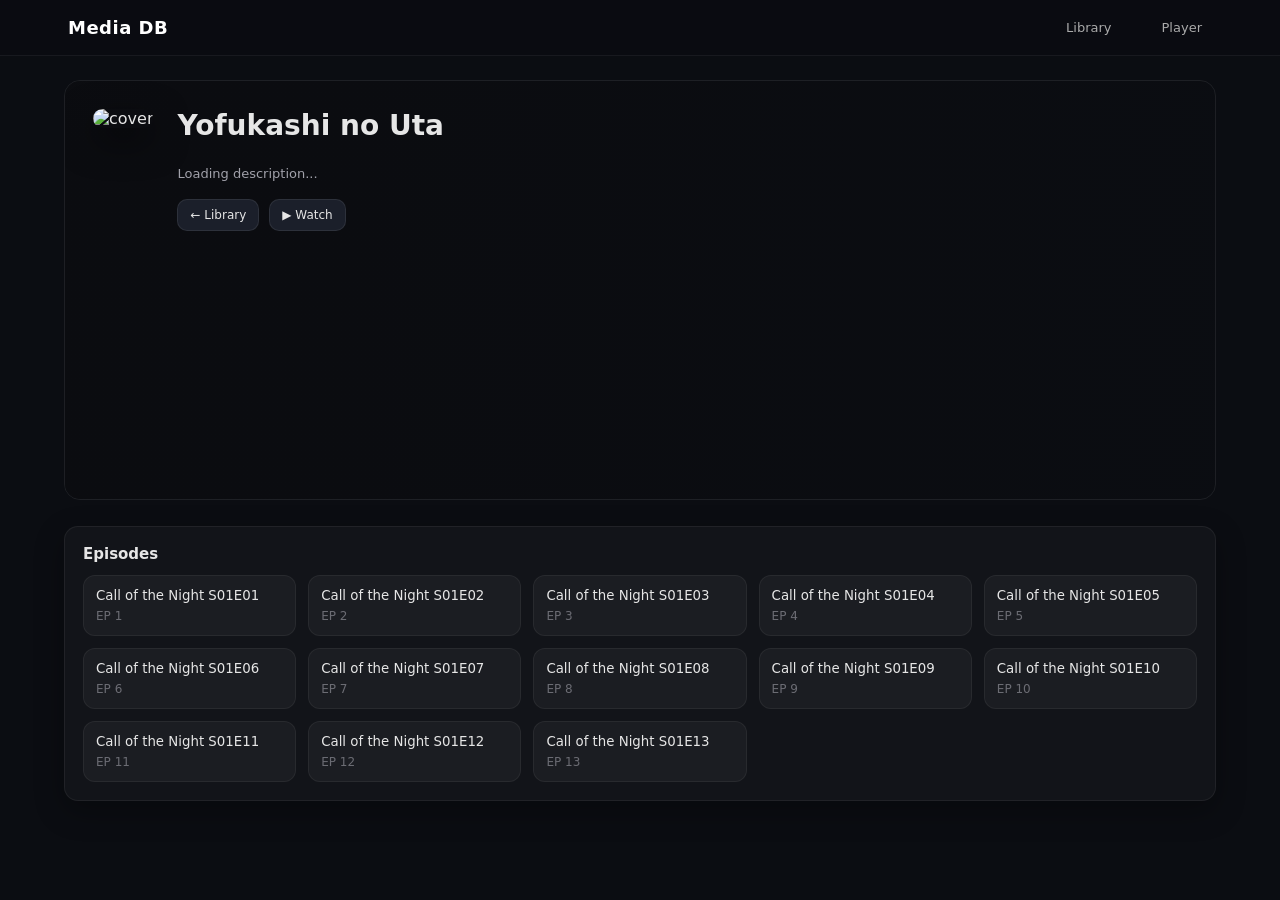
==== season1.html @ 08ae18ca "everything fix" ====
<!DOCTYPE html>
<html lang="en">
<head>
    <meta charset="UTF-8">
    <meta name="viewport" content="width=device-width, initial-scale=1.0">
    <title>Season Overview</title>
    <link rel="stylesheet" href="css/styles.css">
</head>
<body>

<header class="site-header">
    <div class="container">
        <a class="logo" href="index.html">Media DB</a>
        <nav class="top-nav">
            <a href="index.html">Library</a>
            <a href="call-of-the-night.html">Player</a>
        </nav>
    </div>
</header>

<main class="content">

    <!-- HERO -->
    <section class="anime-hero">
        <div class="anime-backdrop">
            <img id="animeBanner" src="" alt="banner">
        </div>

        <div class="anime-hero-inner">

            <div class="anime-poster">
                <img id="animeCover" src="" alt="cover">
            </div>

            <div class="anime-info">
                <h1 id="animeTitle">Loading...</h1>

                <div class="anime-meta" id="animeMeta"></div>

                <div class="anime-genres" id="animeGenres"></div>

                <p id="animeDescription">Loading description...</p>

                <div class="anime-actions">
                    <a href="index.html">← Library</a>
                    <a id="playerLink" href="#">▶ Watch</a>
                </div>
            </div>

        </div>
    </section>

    <!-- EPISODES -->
    <section class="panel">
        <h3>Episodes</h3>
        <div id="episodeList" class="episode-grid"></div>
    </section>

</main>

<script src="js/series-db.js"></script>
<script src="js/anilist.js"></script>

<script>
function getSeriesId() {
    const u = new URL(window.location.href);
    return u.searchParams.get('id') || null;
}

const seriesId = getSeriesId() || 'call-of-the-night';
const series = getSeriesById(seriesId);

if (!series) throw new Error("Series not found: " + seriesId);

/* =========================
   ELEMENTS
========================= */
const coverEl = document.getElementById("animeCover");
const bannerEl = document.getElementById("animeBanner");
const titleEl = document.getElementById("animeTitle");
const metaEl = document.getElementById("animeMeta");
const genresEl = document.getElementById("animeGenres");
const descEl = document.getElementById("animeDescription");
const playerLink = document.getElementById("playerLink");
const episodeList = document.getElementById("episodeList");

/* =========================
   BASE DATA (LOCAL FIRST)
========================= */
titleEl.textContent = series.title;
playerLink.href = `${series.playerPage}?id=${series.id}`;

/* =========================
   EPISODES (LOCAL CONTROL)
========================= */
episodeList.innerHTML = series.season.episodes.map((ep, i) => `
    <button class="episode-card" data-index="${i}">
        ${ep}
        <span class="ep-num">EP ${i + 1}</span>
    </button>
`).join('');

/* EVENT DELEGATION (better than querySelectorAll loop) */
    episodeList.addEventListener("click", (e) => {
    const btn = e.target.closest(".episode-card");
    if (!btn) return;

    const idx = btn.dataset.index;

    const recent = JSON.parse(localStorage.getItem("recentlyWatched") || "[]");
    const filtered = recent.filter(r => r.id !== series.id);
    
    filtered.unshift({ id: series.id, ts: Date.now() });
    localStorage.setItem("recentlyWatched", JSON.stringify(filtered.slice(0, 10)));

    window.location.href = `${series.playerPage}?id=${series.id}#ep=${idx}`;
});

/* =========================
   ANILIST ENRICHMENT
========================= */
(async () => {
    try {
        const data = series.anilistId
            ? await AniList.fetchById(series.anilistId)
            : await AniList.fetchByTitle(series.anilistTitle || series.title);
        if (!data) return;

        // COVER
        if (data.coverImage?.large) {
            coverEl.src = data.coverImage.large;
        }

        // BANNER
        bannerEl.src = data.bannerImage || data.coverImage?.large || "";

        // TITLE (smart fallback)
        titleEl.textContent =
            data.title?.english ||
            data.title?.romaji ||
            series.title;

        // DESCRIPTION
        if (data.description) {
            descEl.innerHTML = AniList.cleanDescription(data.description);
        }

        // META (safe build)
        const meta = [
            data.season,
            data.seasonYear,
            data.episodes ? `${data.episodes} eps` : null,
            data.averageScore ? `★ ${data.averageScore / 10}` : null
        ].filter(Boolean);

        metaEl.textContent = meta.join(" • ");

        // GENRES (safe render)
        if (Array.isArray(data.genres)) {
            genresEl.innerHTML = data.genres
                .map(g => `<span>${g}</span>`)
                .join("");
        }

    } catch (err) {
        console.warn("AniList fetch failed:", err);
    }
})();
</script>

</body>
</html>
---- css/styles.css ----
/* =========================
   STREAMING UI THEME
========================= */

:root {
    --bg: #0b0c10;
    --panel: #14161c;
    --panel-2: #1b1f2a;
    --text: #e6e6e6;
    --muted: #a1a1aa;
    --accent: #e50914;
    --border: rgba(255,255,255,0.08);
    --shadow: 0 12px 35px rgba(0,0,0,0.55);
}

/* Reset */
* {
    margin: 0;
    padding: 0;
    box-sizing: border-box;
    font-family: Inter, system-ui, -apple-system, Segoe UI, Roboto, sans-serif;
}

body {
    background: radial-gradient(circle at top, #141622, var(--bg));
    color: var(--text);
}

/* =========================
   HEADER (Netflix-style)
========================= */

.site-header {
    position: sticky;
    top: 0;
    z-index: 100;
    background: rgba(20, 22, 28, 0.85);
    backdrop-filter: blur(12px);
    border-bottom: 1px solid var(--border);
}

.site-header .container {
    display: flex;
    justify-content: space-between;
    align-items: center;
    padding: 14px 28px;
}

.logo {
    font-size: 18px;
    font-weight: 700;
    text-decoration: none;
    color: var(--text);
    letter-spacing: 0.5px;
}

.logo:hover {
    color: var(--accent);
}

.top-nav {
    display: flex;
    gap: 14px;
}

.top-nav a {
    text-decoration: none;
    font-size: 13px;
    color: var(--muted);
    padding: 6px 10px;
    border-radius: 6px;
    transition: 0.2s;
}

.top-nav a:hover {
    background: rgba(255,255,255,0.06);
    color: white;
}

/* =========================
   LAYOUT
========================= */

.content {
    max-width: 1200px;
    margin: 0 auto;
    padding: 26px;
}

/* Panels */
.panel {
    margin-bottom: 26px;
}

.panel h3 {
    font-size: 15px;
    margin-bottom: 12px;
}

/* =========================
   HERO (Index + general)
========================= */

.panel--hero {
    background: linear-gradient(135deg, #1a1d2b, #0f1118);
    border: 1px solid var(--border);
    padding: 26px;
    border-radius: 16px;
    box-shadow: var(--shadow);
}

.panel--hero h2 {
    font-size: 28px;
    margin-bottom: 8px;
}

.panel--hero p {
    color: var(--muted);
    font-size: 14px;
    line-height: 1.5;
}

/* =========================
   GRID (library)
========================= */

.series-grid {
    display: grid;
    grid-template-columns: repeat(auto-fill, minmax(220px, 1fr));
    gap: 16px;
}

/* =========================
   SERIES CARD
========================= */

.series-card {
    background: var(--panel);
    border: 1px solid var(--border);
    border-radius: 14px;
    overflow: hidden;
    box-shadow: var(--shadow);
    transition: 0.25s ease;
    cursor: pointer;
}

.series-card:hover {
    transform: translateY(-6px);
    border-color: rgba(229,9,20,0.35);
}

.cover-image {
    /* Use a consistent poster aspect ratio so images don't appear stretched. */
    aspect-ratio: 2 / 3;
    width: 100%;
    max-height: 320px;
    overflow: hidden;
}

.cover-image img {
    width: 100%;
    height: 100%;
    object-fit: cover;
    transition: transform 0.4s ease;
    transform: scale(1.03);
    transform-origin: center;
}

.series-card:hover .cover-image img {
    transform: scale(1.12);
}

.series-card-content {
    padding: 12px;
}

.series-card-content h3 {
    font-size: 14px;
    margin-bottom: 6px;
}

.series-card-content p {
    font-size: 12px;
    color: var(--muted);
    line-height: 1.4;
    margin-bottom: 10px;
    display: -webkit-box;
    -webkit-line-clamp: 3;
    -webkit-box-orient: vertical;
    overflow: hidden;
}

/* Meta */
.card-meta {
    display: flex;
    justify-content: space-between;
    font-size: 11px;
    color: #c7c7d1;
    margin-bottom: 10px;
}

/* Buttons */
.series-links {
    display: flex;
    gap: 8px;
}

.series-links a {
    flex: 1;
    text-align: center;
    padding: 7px 8px;
    font-size: 11px;
    border-radius: 8px;
    text-decoration: none;
    background: var(--panel-2);
    color: var(--text);
    border: 1px solid var(--border);
}

.series-links a:hover {
    background: var(--accent);
}

/* =========================
   ANIME DETAIL HERO (AniList style)
========================= */

.anime-hero {
    position: relative;
    border-radius: 16px;
    overflow: hidden;
    margin-bottom: 26px;
    min-height: 420px;
    border: 1px solid var(--border);
}

/* background */
.anime-backdrop {
    position: absolute;
    inset: 0;
    z-index: 0;
}

.anime-backdrop img {
    width: 100%;
    height: 100%;
    object-fit: cover;
    filter: blur(20px) brightness(0.35);
    transform: scale(1.15);
}

/* gradient overlay */
.anime-hero::after {
    content: "";
    position: absolute;
    inset: 0;
    background: linear-gradient(
        90deg,
        rgba(11,12,16,0.95) 25%,
        rgba(11,12,16,0.6) 60%,
        rgba(11,12,16,0.2)
    );
}

.anime-hero-inner {
    position: relative;
    z-index: 2;
    display: flex;
    gap: 24px;
    padding: 28px;
    align-items: flex-start;
}

.anime-poster img {
    width: 180px;
    border-radius: 12px;
    box-shadow: var(--shadow);
}

/* text */
.anime-info h1 {
    font-size: 28px;
    margin-bottom: 10px;
}

.anime-meta {
    font-size: 12px;
    color: var(--muted);
    margin-bottom: 10px;
}

/* genres */
.anime-genres {
    display: flex;
    flex-wrap: wrap;
    gap: 6px;
    margin-bottom: 12px;
}

.anime-genres span {
    font-size: 11px;
    padding: 4px 8px;
    border-radius: 999px;
    background: rgba(255,255,255,0.06);
    border: 1px solid var(--border);
}

/* description */
.anime-info p {
    font-size: 13px;
    color: var(--muted);
    line-height: 1.6;
    max-width: 700px;
    margin-bottom: 14px;
}

/* actions */
.anime-actions {
    display: flex;
    gap: 10px;
}

.anime-actions a {
    text-decoration: none;
    font-size: 12px;
    padding: 8px 12px;
    border-radius: 10px;
    background: var(--panel-2);
    border: 1px solid var(--border);
    color: var(--text);
}

.anime-actions a:hover {
    background: var(--accent);
}

/* =========================
   EPISODES
========================= */

.episode-grid {
    display: grid;
    grid-template-columns: repeat(auto-fill, minmax(200px, 1fr));
    gap: 12px;
}

.episode-card {
    background: var(--panel);
    border: 1px solid var(--border);
    border-radius: 12px;
    padding: 14px;
    cursor: pointer;
    transition: 0.2s;
    text-align: left;
    color: var(--text);
}

.episode-card:hover {
    transform: translateY(-4px);
    border-color: rgba(229,9,20,0.4);
}

.ep-num {
    display: block;
    font-size: 11px;
    margin-top: 6px;
    color: var(--muted);
}

/* =========================
   SCROLLBAR
========================= */

::-webkit-scrollbar {
    width: 10px;
}

::-webkit-scrollbar-thumb {
    background: #2a2f3a;
    border-radius: 10px;
}

::-webkit-scrollbar-thumb:hover {
    background: #3a4050;
}

/* =========================
   BASE / RESET
========================= */
* {
    margin: 0;
    padding: 0;
    box-sizing: border-box;
    font-family: system-ui, -apple-system, Segoe UI, Roboto, Arial, sans-serif;
}

body {
    background: #0b0d12;
    color: #e6e6e6;
}

/* =========================
   HEADER
========================= */
.site-header {
    background: rgba(10, 12, 18, 0.9);
    backdrop-filter: blur(10px);
    border-bottom: 1px solid rgba(255,255,255,0.06);
    position: sticky;
    top: 0;
    z-index: 50;
}

.container {
    max-width: 1200px;
    margin: 0 auto;
    padding: 14px 20px;
    display: flex;
    justify-content: space-between;
    align-items: center;
}

.logo {
    color: white;
    text-decoration: none;
    font-weight: 700;
    letter-spacing: 0.5px;
}

.top-nav a {
    color: #aaa;
    margin-left: 16px;
    text-decoration: none;
    transition: 0.2s;
}

.top-nav a:hover {
    color: white;
}

/* =========================
   PAGE LAYOUT
========================= */
.content {
    max-width: 1200px;
    margin: 0 auto;
    padding: 24px;
}

/* =========================
   PANEL (CARD STYLE)
========================= */
.panel {
    background: rgba(255,255,255,0.03);
    border: 1px solid rgba(255,255,255,0.06);
    border-radius: 14px;
    padding: 18px;
    margin-bottom: 20px;
    box-shadow: 0 10px 30px rgba(0,0,0,0.3);
}

.panel h2, .panel h3 {
    margin-bottom: 12px;
}

/* =========================
   PLAYER PANEL
========================= */
.player-panel {
    display: flex;
    flex-direction: column;
    gap: 14px;
}

/* VIDEO */
video {
    width: 100%;
    max-height: 70vh;
    border-radius: 12px;
    background: black;
    outline: none;
    box-shadow: 0 10px 40px rgba(0,0,0,0.5);
}

/* =========================
   FALLBACK
========================= */
#playerFallback {
    background: rgba(255, 80, 80, 0.1);
    border: 1px solid rgba(255, 80, 80, 0.3);
    padding: 10px 12px;
    border-radius: 10px;
    font-size: 14px;
}

#playerFallback a {
    color: #ff6b6b;
    margin-left: 8px;
}

/* =========================
   CONTROLS
========================= */
.controls {
    display: flex;
    gap: 10px;
}

button {
    background: rgba(255,255,255,0.06);
    color: white;
    border: 1px solid rgba(255,255,255,0.08);
    padding: 10px 14px;
    border-radius: 10px;
    cursor: pointer;
    transition: 0.2s;
}

button:hover {
    background: rgba(255,255,255,0.12);
    transform: translateY(-1px);
}

/* =========================
   EPISODE GRID
========================= */
.episode-grid {
    display: grid;
    grid-template-columns: repeat(auto-fill, minmax(180px, 1fr));
    gap: 12px;
}

/* EPISODE CARD */
.episode-card {
    background: rgba(255,255,255,0.04);
    border: 1px solid rgba(255,255,255,0.06);
    border-radius: 12px;
    padding: 12px;
    text-align: left;
    cursor: pointer;
    transition: 0.2s;
    position: relative;
    overflow: hidden;
}

.episode-card:hover {
    background: rgba(255,255,255,0.08);
    transform: scale(1.02);
}

/* ACTIVE EPISODE */
.episode-card.active {
    border-color: #6c5ce7;
    background: rgba(108, 92, 231, 0.2);
}

/* EP NUMBER */
.ep-num {
    display: block;
    font-size: 12px;
    opacity: 0.6;
    margin-top: 6px;
}

/* =========================
   HERO STYLE (optional reuse)
========================= */
.hero {
    position: relative;
    border-radius: 14px;
    overflow: hidden;
    margin-bottom: 20px;
}

.hero-bg img {
    width: 100%;
    height: 260px;
    object-fit: cover;
    filter: brightness(0.4);
}

.hero-info {
    position: absolute;
    bottom: 0;
    padding: 20px;
    background: linear-gradient(to top, rgba(0,0,0,0.8), transparent);
}

/* =========================
   LANGUAGE SELECT
========================= */
.language-switcher {
    display: flex;
    align-items: center;
    gap: 10px;
}

select {
    background: rgba(255,255,255,0.06);
    color: white;
    border: 1px solid rgba(255,255,255,0.1);
    padding: 8px 10px;
    border-radius: 8px;
}

/* =========================
   SCROLLBAR (optional polish)
========================= */
::-webkit-scrollbar {
    width: 8px;
}

::-webkit-scrollbar-thumb {
    background: rgba(255,255,255,0.1);
    border-radius: 10px;
}

::-webkit-scrollbar-thumb:hover {
    background: rgba(255,255,255,0.2);
}
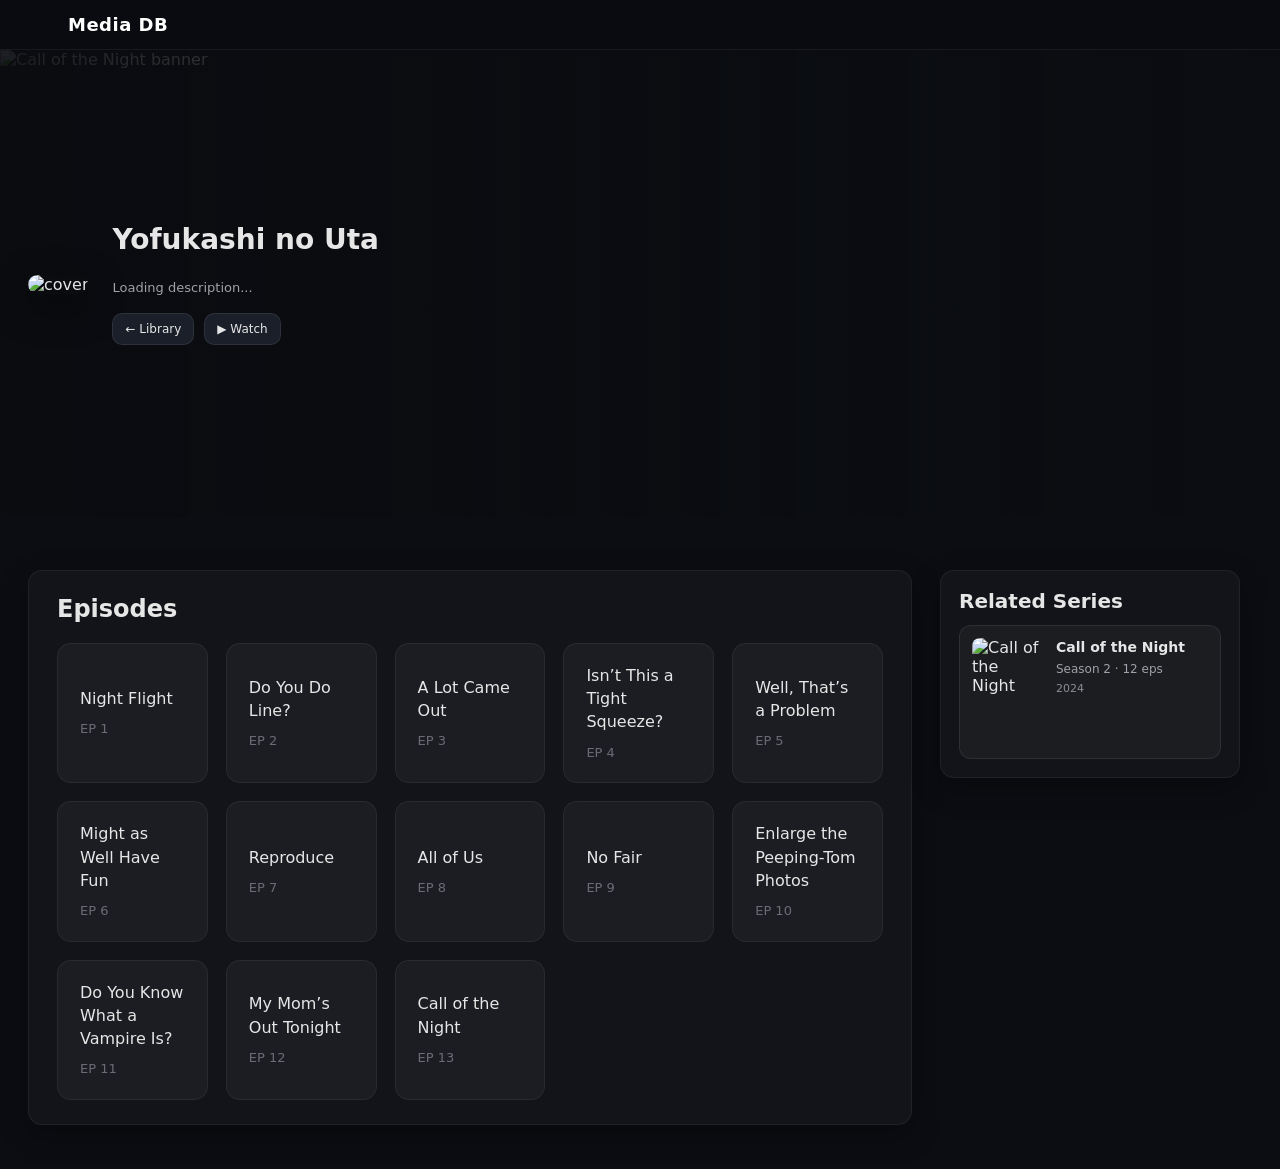
==== commit ad0a9907: "lot of fixes+ new series and ui" ====
--- a/season1.html
+++ b/season1.html
@@ -11,17 +11,13 @@
 <header class="site-header">
     <div class="container">
         <a class="logo" href="index.html">Media DB</a>
-        <nav class="top-nav">
-            <a href="index.html">Library</a>
-            <a href="call-of-the-night.html">Player</a>
-        </nav>
+        <nav class="top-nav"></nav>
     </div>
 </header>
 
-<main class="content">
-
-    <!-- HERO -->
-    <section class="anime-hero">
+<main class="season-page">
+
+    <section class="anime-hero anime-hero-full">
         <div class="anime-backdrop">
             <img id="animeBanner" src="" alt="banner">
         </div>
@@ -50,11 +46,19 @@
         </div>
     </section>
 
-    <!-- EPISODES -->
-    <section class="panel">
-        <h3>Episodes</h3>
-        <div id="episodeList" class="episode-grid"></div>
-    </section>
+    <div class="content season-content">
+        <div class="season-body">
+            <section class="panel season-episodes-panel">
+                <h3>Episodes</h3>
+                <div id="episodeList" class="episode-grid season-episode-grid"></div>
+            </section>
+
+            <aside class="panel season-related-panel">
+                <h3>Related Series</h3>
+                <div id="relatedSeriesList" class="related-series-list"></div>
+            </aside>
+        </div>
+    </div>
 
 </main>
 
@@ -83,12 +87,19 @@
 const descEl = document.getElementById("animeDescription");
 const playerLink = document.getElementById("playerLink");
 const episodeList = document.getElementById("episodeList");
+const relatedSeriesList = document.getElementById("relatedSeriesList");
 
 /* =========================
    BASE DATA (LOCAL FIRST)
 ========================= */
 titleEl.textContent = series.title;
 playerLink.href = `${series.playerPage}?id=${series.id}`;
+
+if (series.cover) {
+    coverEl.src = series.cover;
+    bannerEl.src = series.cover;
+    bannerEl.alt = `${series.subtitle || series.title} banner`;
+}
 
 /* =========================
    EPISODES (LOCAL CONTROL)
@@ -115,6 +126,51 @@
 
     window.location.href = `${series.playerPage}?id=${series.id}#ep=${idx}`;
 });
+
+/* =========================
+   RELATED SERIES
+========================= */
+function renderRelatedSeries() {
+    const related = getRelatedSeries(series.id);
+
+    if (!related.length) {
+        relatedSeriesList.innerHTML = `<p class="related-series-empty">No related series yet.</p>`;
+        return;
+    }
+
+    relatedSeriesList.innerHTML = related.map(s => `
+        <a class="related-series-card" data-series-id="${s.id}" href="${s.seasonPage}?id=${s.id}">
+            <img src="${s.cover}" alt="${s.subtitle || s.title}">
+            <div class="related-series-info">
+                <strong>${s.subtitle || s.title}</strong>
+                <span>${s.season.title} · ${s.season.episodeCount} eps</span>
+                <span class="related-series-year">${s.year || ""}</span>
+            </div>
+        </a>
+    `).join("");
+}
+
+async function enrichRelatedSeriesCovers() {
+    const related = getRelatedSeries(series.id);
+    for (const s of related) {
+        try {
+            const data = s.anilistId
+                ? await AniList.fetchById(s.anilistId)
+                : await AniList.fetchByTitle(s.anilistTitle || s.title);
+            if (!data?.coverImage?.large) continue;
+
+            const img = relatedSeriesList.querySelector(
+                `.related-series-card[data-series-id="${s.id}"] img`
+            );
+            if (img) img.src = data.coverImage.large;
+        } catch (err) {
+            console.warn("Related AniList cover failed:", s.id, err);
+        }
+    }
+}
+
+renderRelatedSeries();
+enrichRelatedSeriesCovers();
 
 /* =========================
    ANILIST ENRICHMENT
@@ -162,6 +218,15 @@
                 .join("");
         }
 
+        // Add AniList link to header
+        if (data.siteUrl) {
+            const a = document.createElement("a");
+            a.href = data.siteUrl;
+            a.target = "_blank";
+            a.textContent = "AniList page";
+            document.querySelector(".top-nav").appendChild(a);
+        }
+
     } catch (err) {
         console.warn("AniList fetch failed:", err);
     }
--- a/css/styles.css
+++ b/css/styles.css
@@ -82,7 +82,7 @@
 ========================= */
 
 .content {
-    max-width: 1200px;
+    max-width: 1400px;
     margin: 0 auto;
     padding: 26px;
 }
@@ -126,7 +126,7 @@
 
 .series-grid {
     display: grid;
-    grid-template-columns: repeat(auto-fill, minmax(220px, 1fr));
+    grid-template-columns: repeat(auto-fill, minmax(180px, 1fr));
     gap: 16px;
 }
 
@@ -153,7 +153,7 @@
     /* Use a consistent poster aspect ratio so images don't appear stretched. */
     aspect-ratio: 2 / 3;
     width: 100%;
-    max-height: 320px;
+    max-height: 270px;
     overflow: hidden;
 }
 
@@ -234,6 +234,179 @@
     border: 1px solid var(--border);
 }
 
+.season-page .anime-hero-full {
+    width: 100%;
+    aspect-ratio: 21 / 9;
+    min-height: 260px;
+    max-height: min(52vh, 560px);
+    height: auto;
+    margin-bottom: 28px;
+    border-radius: 0;
+    border: none;
+}
+
+.season-page .anime-hero-full .anime-backdrop {
+    background: #0b0d12;
+}
+
+.season-page .anime-hero-full .anime-backdrop img {
+    object-fit: contain;
+    object-position: center center;
+}
+
+.season-page .anime-hero-full .anime-hero-inner {
+    max-width: 1400px;
+    margin: 0 auto;
+    min-height: 100%;
+    height: 100%;
+    align-items: center;
+    padding: 36px 28px;
+    box-sizing: border-box;
+}
+
+.season-page .season-content {
+    max-width: 1680px;
+    margin-left: 12px;
+    margin-right: auto;
+    padding-left: 16px;
+    padding-right: 40px;
+}
+
+.season-body {
+    display: grid;
+    grid-template-columns: minmax(0, 1fr) 300px;
+    gap: 28px;
+    align-items: start;
+}
+
+.season-page .season-episodes-panel {
+    padding: 24px 28px;
+    min-width: 0;
+}
+
+.season-related-panel {
+    padding: 20px 18px;
+    position: sticky;
+    top: 72px;
+}
+
+.season-related-panel h3 {
+    font-size: 20px;
+    margin-bottom: 16px;
+}
+
+.related-series-list {
+    display: flex;
+    flex-direction: column;
+    gap: 14px;
+}
+
+.related-series-card {
+    display: flex;
+    gap: 12px;
+    padding: 12px;
+    border-radius: 12px;
+    text-decoration: none;
+    color: var(--text, #e6e6e6);
+    background: rgba(255, 255, 255, 0.04);
+    border: 1px solid var(--border, rgba(255, 255, 255, 0.08));
+    transition: background 0.2s, border-color 0.2s, transform 0.2s;
+}
+
+.related-series-card:hover {
+    background: rgba(255, 255, 255, 0.08);
+    border-color: rgba(229, 9, 20, 0.35);
+    transform: translateY(-2px);
+}
+
+.related-series-card img {
+    width: 72px;
+    height: 108px;
+    object-fit: cover;
+    border-radius: 8px;
+    flex-shrink: 0;
+}
+
+.related-series-info {
+    display: flex;
+    flex-direction: column;
+    gap: 6px;
+    font-size: 12px;
+    color: var(--muted, #9aa0a6);
+    min-width: 0;
+}
+
+.related-series-info strong {
+    font-size: 14px;
+    color: var(--text, #e6e6e6);
+    line-height: 1.3;
+}
+
+.related-series-year {
+    font-size: 11px;
+    opacity: 0.85;
+}
+
+.related-series-empty {
+    font-size: 13px;
+    color: var(--muted, #9aa0a6);
+}
+
+.season-page .season-episodes-panel h3 {
+    font-size: 24px;
+    margin-bottom: 20px;
+}
+
+.season-page .season-episode-grid {
+    grid-template-columns: repeat(5, 1fr);
+    gap: 18px;
+}
+
+@media (max-width: 1200px) {
+    .season-page .season-episode-grid {
+        grid-template-columns: repeat(4, 1fr);
+    }
+}
+
+@media (max-width: 992px) {
+    .season-page .season-episode-grid {
+        grid-template-columns: repeat(3, 1fr);
+    }
+}
+
+@media (max-width: 1100px) {
+    .season-body {
+        grid-template-columns: 1fr;
+    }
+
+    .season-related-panel {
+        position: static;
+    }
+
+    .related-series-list {
+        display: grid;
+        grid-template-columns: repeat(auto-fill, minmax(260px, 1fr));
+    }
+}
+
+@media (max-width: 640px) {
+    .season-page .season-episode-grid {
+        grid-template-columns: repeat(2, 1fr);
+    }
+}
+
+.season-page .season-episode-grid .episode-card {
+    padding: 20px 22px;
+    font-size: 16px;
+    line-height: 1.45;
+    border-radius: 14px;
+}
+
+.season-page .season-episode-grid .ep-num {
+    font-size: 13px;
+    margin-top: 10px;
+}
+
 /* background */
 .anime-backdrop {
     position: absolute;
@@ -245,20 +418,22 @@
     width: 100%;
     height: 100%;
     object-fit: cover;
-    filter: blur(20px) brightness(0.35);
-    transform: scale(1.15);
-}
-
-/* gradient overlay */
+    object-position: center top;
+    display: block;
+}
+
+/* gradient overlay for text readability over sharp hero */
 .anime-hero::after {
     content: "";
     position: absolute;
     inset: 0;
+    z-index: 1;
     background: linear-gradient(
         90deg,
-        rgba(11,12,16,0.95) 25%,
-        rgba(11,12,16,0.6) 60%,
-        rgba(11,12,16,0.2)
+        rgba(11, 12, 16, 0.92) 0%,
+        rgba(11, 12, 16, 0.75) 35%,
+        rgba(11, 12, 16, 0.35) 65%,
+        rgba(11, 12, 16, 0.1) 100%
     );
 }
 
@@ -464,12 +639,291 @@
 }
 
 /* =========================
+   PLAYER PAGE LAYOUT
+========================= */
+.content.player-page {
+    max-width: 1680px;
+    margin-left: 12px;
+    margin-right: auto;
+    padding: 28px 48px 28px 16px;
+}
+
+.content.player-page .player-panel {
+    padding: 24px 28px;
+}
+
+/* =========================
    PLAYER PANEL
 ========================= */
 .player-panel {
+    display: flex;
+    flex-direction: row;
+    align-items: flex-start;
+    gap: 36px;
+}
+
+.player-sidebar {
+    flex: 0 0 300px;
+    width: 300px;
+    display: flex;
+    flex-direction: column;
+    gap: 12px;
+    max-height: calc(100vh - 100px);
+    position: sticky;
+    top: 72px;
+}
+
+.player-poster-wrap {
+    display: block;
+    border-radius: 12px;
+    overflow: hidden;
+    aspect-ratio: 2 / 3;
+    background: rgba(0, 0, 0, 0.4);
+    border: 1px solid var(--border, rgba(255, 255, 255, 0.08));
+    flex-shrink: 0;
+    cursor: pointer;
+    text-decoration: none;
+    transition: border-color 0.2s, transform 0.2s;
+}
+
+.player-poster-wrap:hover {
+    border-color: rgba(229, 9, 20, 0.45);
+    transform: translateY(-2px);
+}
+
+.player-poster-wrap img {
+    width: 100%;
+    height: 100%;
+    object-fit: cover;
+    display: block;
+    transition: opacity 0.2s;
+}
+
+.player-poster-wrap:hover img {
+    opacity: 0.92;
+}
+
+.series-name-btn {
+    width: 100%;
+    background: rgba(229, 9, 20, 0.15);
+    border: 1px solid rgba(229, 9, 20, 0.35);
+    color: white;
+    padding: 10px 12px;
+    border-radius: 10px;
+    font-size: 14px;
+    font-weight: 600;
+    line-height: 1.3;
+    text-align: center;
+    cursor: pointer;
+    transition: background 0.2s, border-color 0.2s;
+    flex-shrink: 0;
+}
+
+.series-name-btn:hover {
+    background: rgba(229, 9, 20, 0.28);
+    border-color: rgba(229, 9, 20, 0.55);
+}
+
+.player-episode-list {
+    display: flex;
+    flex-direction: column;
+    gap: 12px;
+    overflow-y: auto;
+    min-height: 0;
+    flex: 1;
+    padding: 10px 8px 12px 0;
+    margin-top: 6px;
+}
+
+.player-sidebar .episode-card {
+    padding: 14px 14px 16px;
+    font-size: 13px;
+    line-height: 1.5;
+    text-align: center;
+}
+
+.player-sidebar .episode-card .ep-num {
+    margin-top: 10px;
+    font-size: 11px;
+    letter-spacing: 0.04em;
+    text-align: center;
+}
+
+.player-sidebar .episode-card:hover {
+    transform: none;
+}
+
+.player-main {
+    flex: 1;
+    min-width: 0;
+    display: flex;
+    flex-direction: column;
+    align-items: flex-start;
+}
+
+.video-wrapper {
+    display: flex;
+    flex-direction: column;
+    align-items: flex-start;
+    gap: 16px;
+    width: 100%;
+}
+
+.player-video-stage {
+    display: flex;
+    flex-direction: column;
+    align-items: flex-start;
+    width: 100%;
+}
+
+.player-page .player-video {
+    width: 100%;
+    max-width: 1120px;
+    margin-left: 0;
+    margin-right: auto;
+    display: block;
+}
+
+.player-video-stage #playerFallback {
+    width: 100%;
+    max-width: 1120px;
+    margin-top: 10px;
+    text-align: left;
+}
+
+.episode-title-clickable {
+    margin: 0;
+    cursor: pointer;
+    transition: color 0.2s;
+}
+
+.episode-title-clickable:hover {
+    color: var(--accent);
+}
+
+.title-column {
+    display: flex;
+    flex-direction: column;
+    align-items: center;
+    flex: 1;
+    gap: 4px;
+}
+
+.series-title-clickable {
+    margin: 0;
+    font-size: 14px;
+    color: var(--muted);
+    cursor: pointer;
+    transition: color 0.2s;
+}
+
+.series-title-clickable:hover {
+    color: white;
+}
+
+.episode-controls {
+    display: flex;
+    align-items: center;
+    justify-content: center;
+    gap: 20px;
+    margin-top: 10px;
+}
+
+.episode-header {
     display: flex;
     flex-direction: column;
     gap: 14px;
+    width: 100%;
+    max-width: 1120px;
+    margin-left: 0;
+    margin-right: auto;
+    padding-bottom: 16px;
+    border-bottom: 1px solid var(--border);
+}
+
+.title-controls {
+    display: flex;
+    align-items: center;
+    justify-content: space-between;
+    gap: 28px;
+}
+
+.header-info {
+    display: flex;
+    align-items: center;
+    justify-content: flex-start;
+}
+
+#episodeCounter {
+    font-size: 15px;
+}
+
+.language-switcher {
+    display: flex;
+    align-items: center;
+    justify-content: flex-start;
+    gap: 14px;
+    background: rgba(229, 9, 20, 0.1);
+    padding: 12px 18px;
+    border-radius: 10px;
+    border: 1px solid rgba(229, 9, 20, 0.3);
+    width: auto;
+    max-width: none;
+    margin: 0;
+    align-self: flex-start;
+}
+
+.language-switcher label {
+    font-size: 15px;
+    color: white;
+    font-weight: 600;
+}
+
+.language-switcher select {
+    flex: 0 1 auto;
+    min-width: 160px;
+    background: #f5f5f5;
+    color: #000;
+    border: 1px solid rgba(0, 0, 0, 0.15);
+    padding: 10px 14px;
+    border-radius: 8px;
+    font-size: 15px;
+    font-weight: 600;
+    cursor: pointer;
+}
+
+.language-switcher select option {
+    color: #000;
+    background: #fff;
+}
+
+.language-switcher select:hover {
+    background: #fff;
+}
+
+.nav-button {
+    background: rgba(229, 9, 20, 0.2);
+    border: 1px solid rgba(229, 9, 20, 0.4);
+    color: white;
+    padding: 10px 20px;
+    border-radius: 8px;
+    cursor: pointer;
+    font-size: 14px;
+    transition: 0.2s;
+}
+
+.nav-button:hover {
+    background: rgba(229, 9, 20, 0.3);
+    border-color: rgba(229, 9, 20, 0.6);
+}
+
+.nav-button:disabled {
+    opacity: 0.5;
+    cursor: not-allowed;
+}
+
+#episodeCounter {
+    color: var(--muted);
 }
 
 /* VIDEO */
@@ -480,6 +934,18 @@
     background: black;
     outline: none;
     box-shadow: 0 10px 40px rgba(0,0,0,0.5);
+}
+
+iframe {
+    border-radius: 12px;
+    box-shadow: 0 10px 40px rgba(0,0,0,0.5);
+    min-height: 560px;
+}
+
+.player-page .player-video {
+    min-height: 560px;
+    height: min(72vh, 720px);
+    aspect-ratio: 16 / 9;
 }
 
 /* =========================
@@ -617,4 +1083,111 @@
 
 ::-webkit-scrollbar-thumb:hover {
     background: rgba(255,255,255,0.2);
+}
+
+/* =========================
+   RESPONSIVE (MOBILE)
+========================= */
+@media (max-width: 768px) {
+    .content {
+        padding: 16px 12px;
+    }
+
+    .site-header .container {
+        padding: 10px 12px;
+    }
+
+    .anime-hero {
+        min-height: 0;
+    }
+
+    .season-page .anime-hero-full {
+        aspect-ratio: 16 / 9;
+        max-height: 42vh;
+        min-height: 200px;
+    }
+
+    .season-page .anime-hero-full .anime-hero-inner {
+        flex-direction: column;
+        padding: 24px 16px;
+        gap: 16px;
+        align-items: flex-start;
+    }
+
+    .anime-hero-inner {
+        flex-direction: column;
+        padding: 18px 16px;
+        gap: 16px;
+    }
+
+    .anime-poster img {
+        width: 140px;
+    }
+
+    .anime-info h1 {
+        font-size: 22px;
+    }
+
+    .player-panel {
+        padding: 0;
+        flex-direction: column;
+    }
+
+    .player-sidebar {
+        width: 100%;
+        flex: none;
+        max-height: none;
+        position: static;
+    }
+
+    .player-poster-wrap {
+        max-width: 160px;
+        margin: 0 auto;
+    }
+
+    .player-episode-list {
+        max-height: 280px;
+    }
+
+    .title-controls {
+        flex-direction: column;
+        align-items: stretch;
+        gap: 10px;
+    }
+
+    .title-column {
+        align-items: flex-start;
+    }
+
+    .nav-button {
+        width: 100%;
+        font-size: 13px;
+        padding: 8px 12px;
+    }
+
+    .content.player-page {
+        padding: 16px;
+    }
+
+    .language-switcher {
+        max-width: none;
+    }
+
+    .episode-grid {
+        grid-template-columns: repeat(auto-fill, minmax(140px, 1fr));
+    }
+
+    .season-page .season-episode-grid {
+        grid-template-columns: 1fr;
+    }
+
+    .season-page .season-content {
+        padding-left: 12px;
+        padding-right: 12px;
+    }
+
+    video,
+    iframe {
+        max-height: 55vh;
+    }
 }
